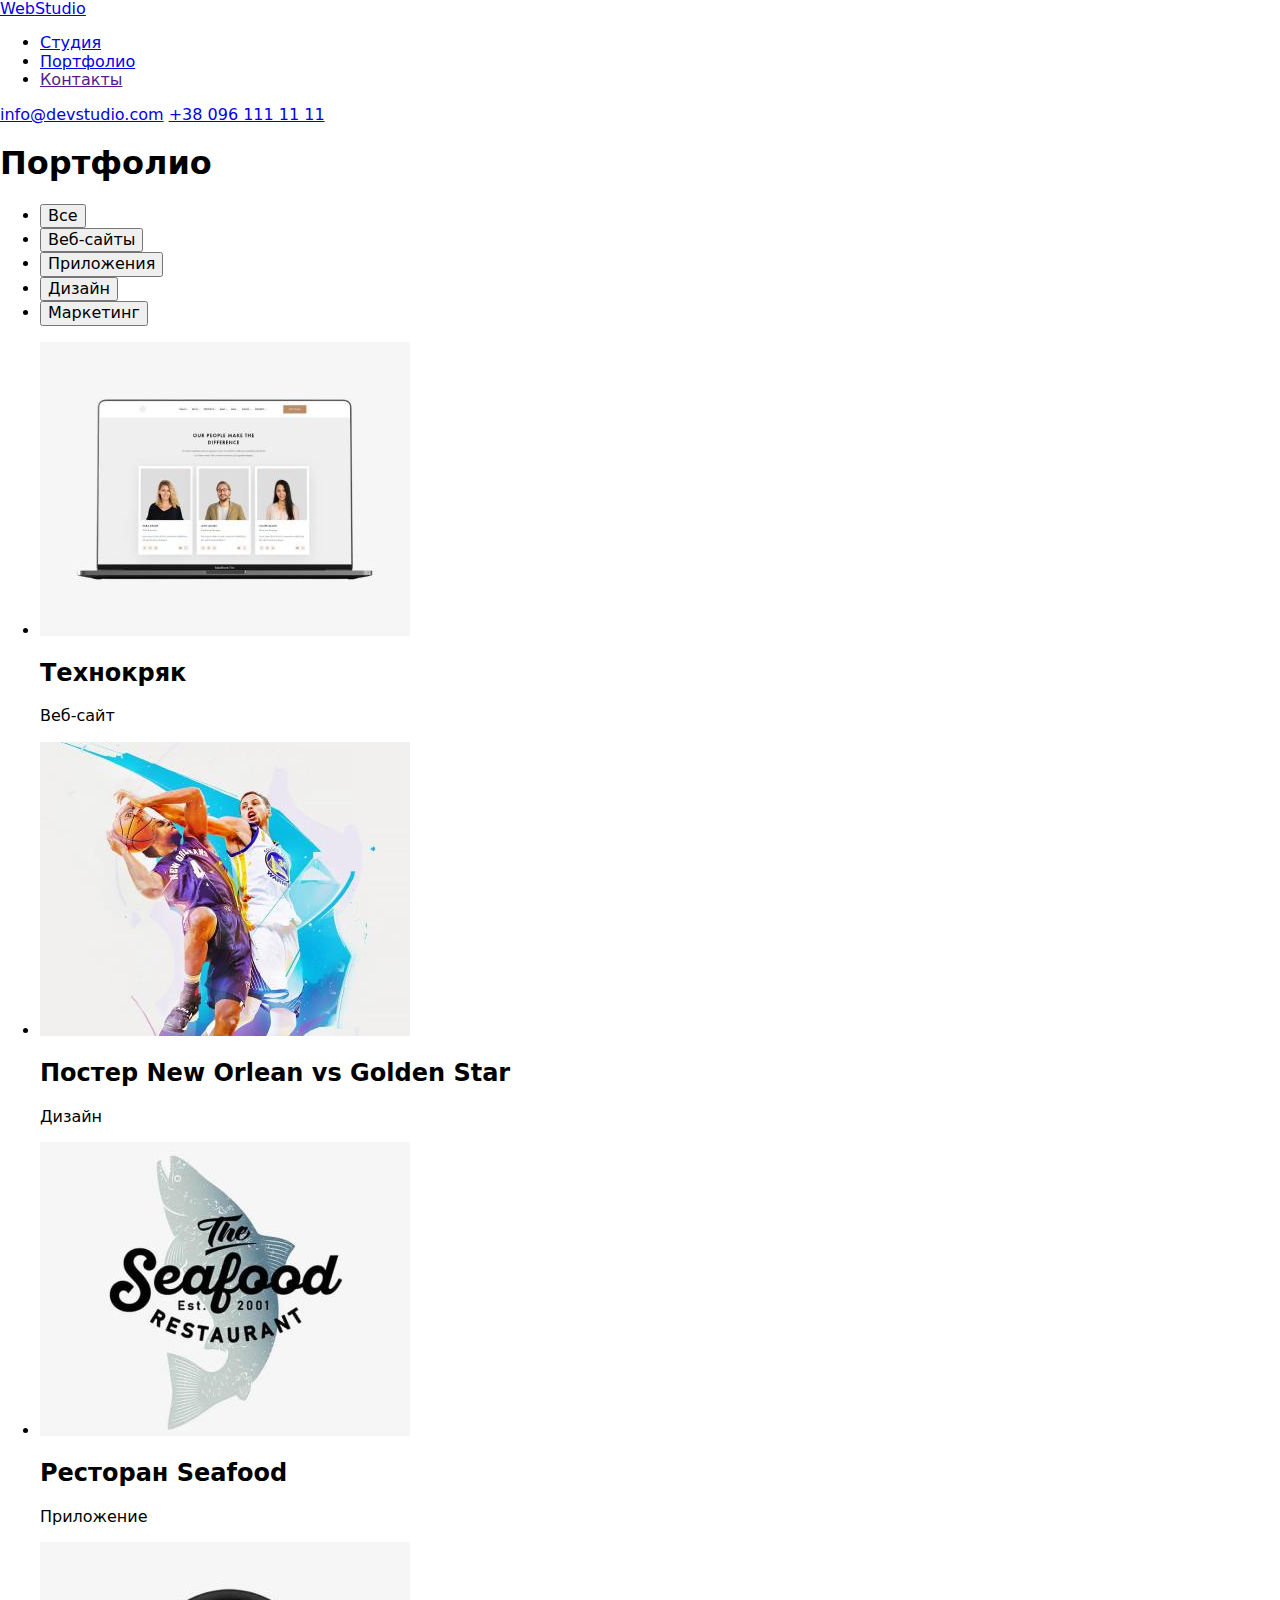
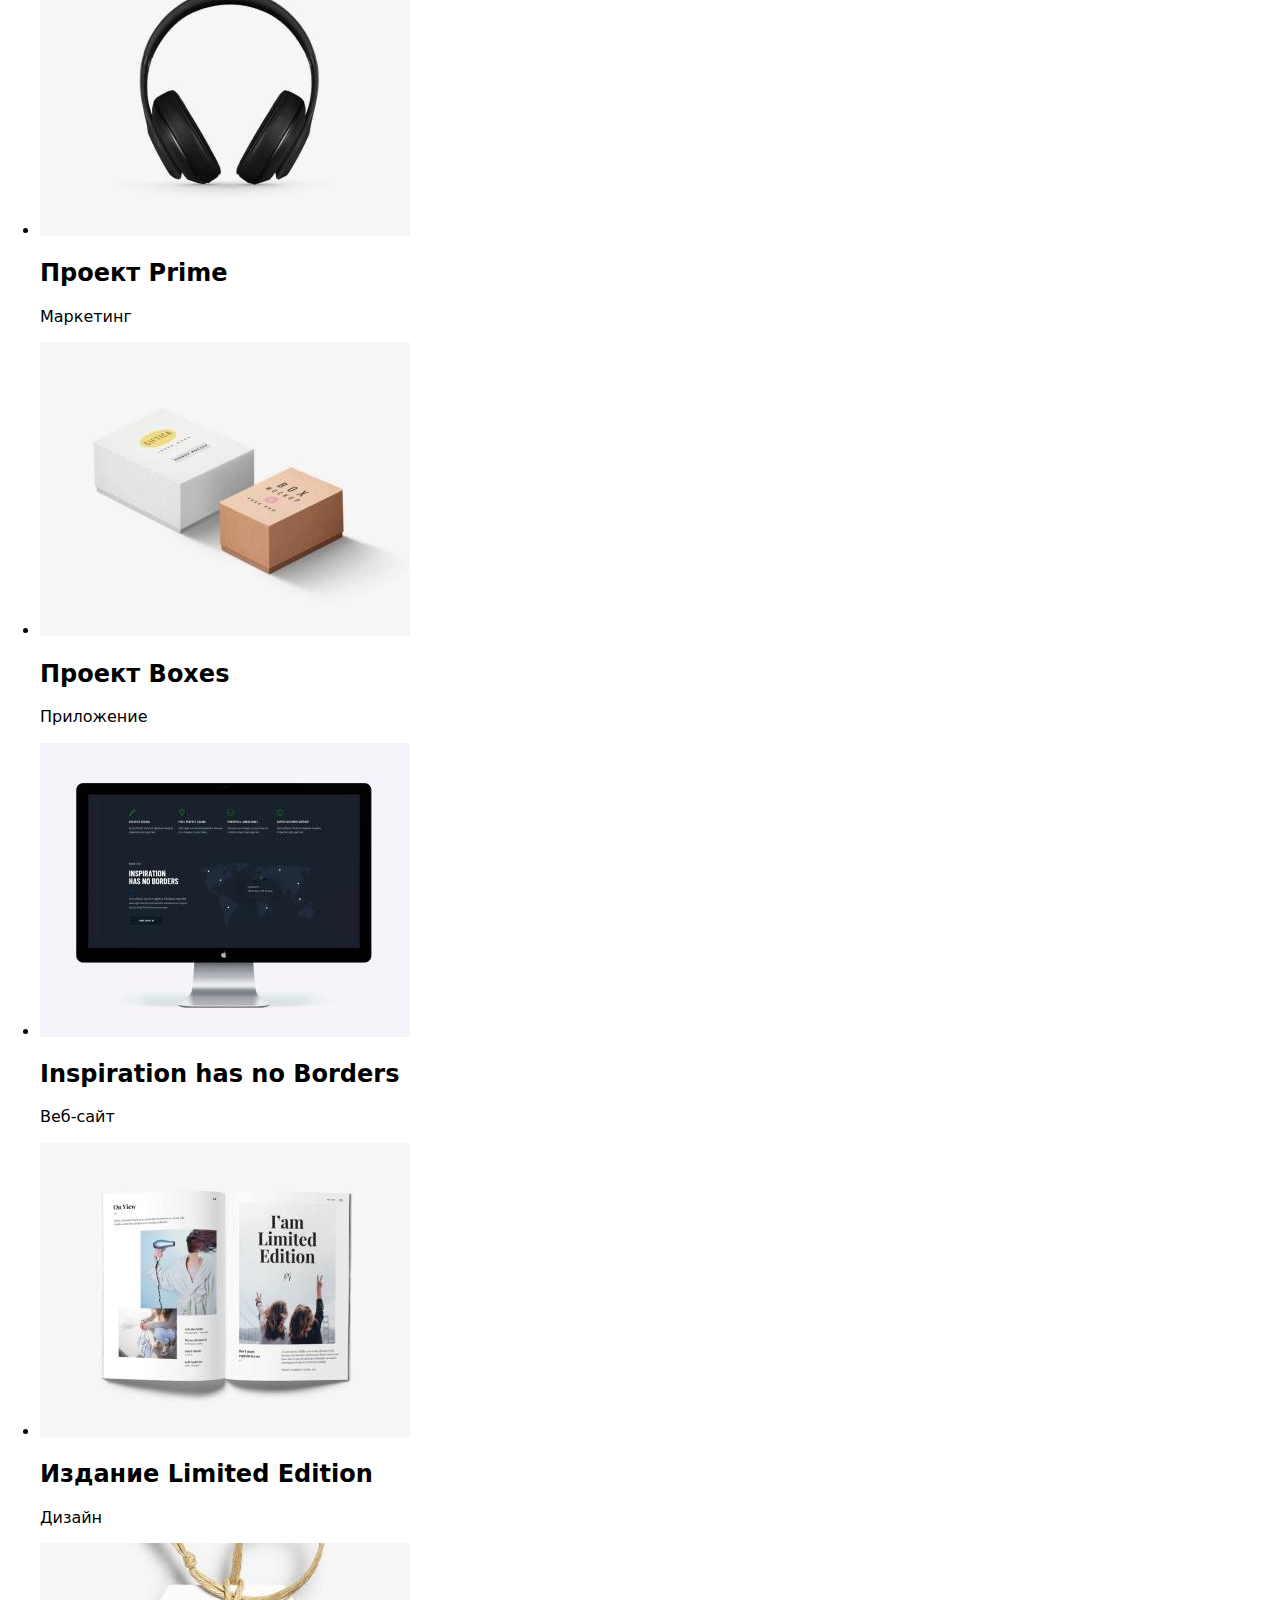
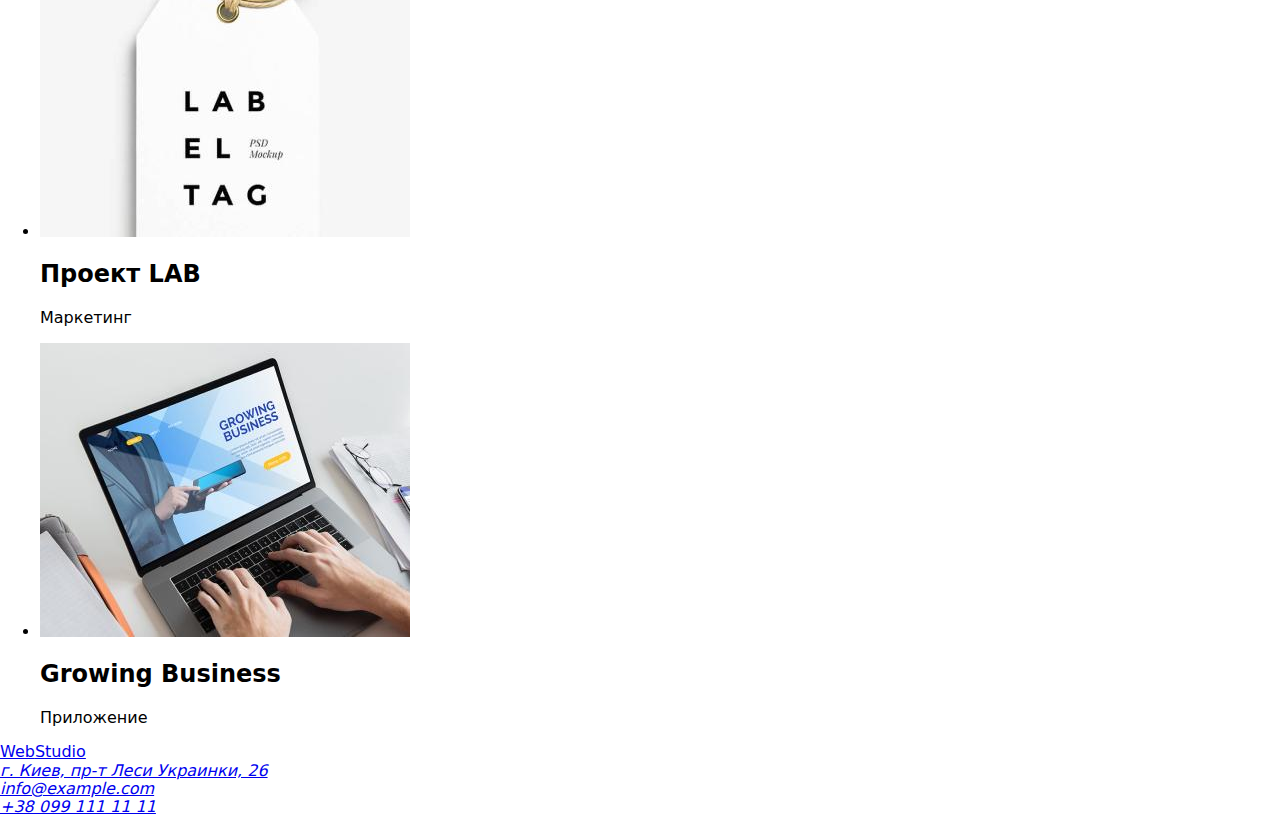
==== portfolio.html @ 2eeaf07b "adds an image" ====
<!DOCTYPE html>
<html lang="ru">
  <head>
    <meta charset="UTF-8" />
    <meta http-equiv="X-UA-Compatible" content="IE=edge" />
    <meta name="viewport" content="width=device-width, initial-scale=1.0" />
    <title>Document</title>
    <link rel="preconnect" href="https://fonts.googleapis.com" />
    <link rel="preconnect" href="https://fonts.gstatic.com" crossorigin />
    <link
      href="https://fonts.googleapis.com/css2?family=Raleway:wght@700&family=Roboto:wght@400;500;700;900&display=swap"
      rel="stylesheet"
    />
    <link
      rel="stylesheet"
      href="https://cdnjs.cloudflare.com/ajax/libs/modern-normalize/1.1.0/modern-normalize.min.css"
    />
    <link rel="stylesheet" href="./css/styles.css" />
  </head>
  <body>
    <!-- Шапка сайта -->
    <header class="page-header">
      <div class="container main-nav">
        <nav class="nav">
          <a href="./index.html" class="logo-link"> Web<span class="logo-black">Studio</span> </a>
          <ul class="site-nav">
            <li class="item"><a href="./index.html" class="link">Студия</a></li>
            <li class="item"><a href="./portfolio.html" class="link current">Портфолио</a></li>
            <li class="item"><a href="" class="link">Контакты</a></li>
          </ul>
        </nav>
        <div class="contact-block">
          <a href="mailto:info@devstudio.com" class="contact">info@devstudio.com</a>
          <a href="tel:+380961111111" class="contact">+38 096 111 11 11</a>
        </div>
      </div>
    </header>
    <!-- основная часть сайта -->
    <main>
      <section class="section">
        <div class="container">
          <h1 class="visually-hidden">Портфолио</h1>
          <ul class="filter-list">
            <li class="item"><button type="button" class="btn">Все</button></li>
            <li class="item"><button type="button" class="btn">Веб-сайты</button></li>
            <li class="item"><button type="button" class="btn">Приложения</button></li>
            <li class="item"><button type="button" class="btn">Дизайн</button></li>
            <li class="item"><button type="button" class="btn">Маркетинг</button></li>
          </ul>
          <ul class="list">
            <li class="item">
              <a href=""
                ><img class="portfolio-img" src="./images/pic1.jpg" alt="Технокряк" width="370"
              /></a>
              <div class="p-20-24">
                <h2 class="caption">Технокряк</h2>
                <p class="content">Веб-сайт</p>
              </div>
            </li>
            <li class="item">
              <a href=""
                ><img
                  class="portfolio-img"
                  src="./images/pic2.jpg"
                  alt="Постер New Orlean vs Golden Star"
                  width="370"
              /></a>
              <div class="p-20-24">
                <h2 class="caption">Постер New Orlean vs Golden Star</h2>
                <p class="content">Дизайн</p>
              </div>
            </li>
            <li class="item">
              <a href=""
                ><img
                  class="portfolio-img"
                  src="./images/pic3.jpg"
                  alt="Ресторан Seafood"
                  width="370"
              /></a>
              <div class="p-20-24">
                <h2 class="caption">Ресторан Seafood</h2>
                <p class="content">Приложение</p>
              </div>
            </li>
            <li class="item">
              <a href=""
                ><img class="portfolio-img" src="./images/pic4.jpg" alt="Проект Prime" width="370"
              /></a>
              <div class="p-20-24">
                <h2 class="caption">Проект Prime</h2>
                <p class="content">Маркетинг</p>
              </div>
            </li>
            <li class="item">
              <a href=""
                ><img class="portfolio-img" src="./images/pic5.jpg" alt="Проект Boxes" width="370"
              /></a>
              <div class="p-20-24">
                <h2 class="caption">Проект Boxes</h2>
                <p class="content">Приложение</p>
              </div>
            </li>
            <li class="item">
              <a href=""
                ><img
                  class="portfolio-img"
                  src="./images/pic6.jpg"
                  alt="Inspiration has no Borders"
                  width="370"
              /></a>
              <div class="p-20-24">
                <h2 class="caption">Inspiration has no Borders</h2>
                <p class="content">Веб-сайт</p>
              </div>
            </li>
            <li class="item">
              <a href=""
                ><img
                  class="portfolio-img"
                  src="./images/pic7.jpg"
                  alt="Издание Limited Edition"
                  width="370"
              /></a>
              <div class="p-20-24">
                <h2 class="caption">Издание Limited Edition</h2>
                <p class="content">Дизайн</p>
              </div>
            </li>
            <li class="item">
              <a href=""
                ><img class="portfolio-img" src="./images/pic8.jpg" alt="Проект LAB" width="370"
              /></a>
              <div class="p-20-24">
                <h2 class="caption">Проект LAB</h2>
                <p class="content">Маркетинг</p>
              </div>
            </li>
            <li class="item">
              <a href=""
                ><img
                  class="portfolio-img"
                  src="./images/pic9.jpg"
                  alt="Growing Business"
                  width="370"
              /></a>
              <div class="p-20-24">
                <h2 class="caption">Growing Business</h2>
                <p class="content">Приложение</p>
              </div>
            </li>
          </ul>
        </div>
      </section>
    </main>
    <!-- Подвал сайта -->
    <footer class="footer">
      <div class="container">
        <a href="./index.html" class="logo-link"> Web<span class="logo-white">Studio</span> </a>
        <address class="address">
          <a class="link" href="https://bit.ly/3pXMvUd" target="_blank" rel="noopener noreferrer"
            >г. Киев, пр-т Леси Украинки, 26</a
          >
        </address>
        <address class="contact-address">
          <a class="contact email" href="mailto:info@example.com">info@example.com</a><br />
          <a class="contact" href="tel:+380991111111">+38 099 111 11 11</a>
        </address>
      </div>
    </footer>
  </body>
</html>
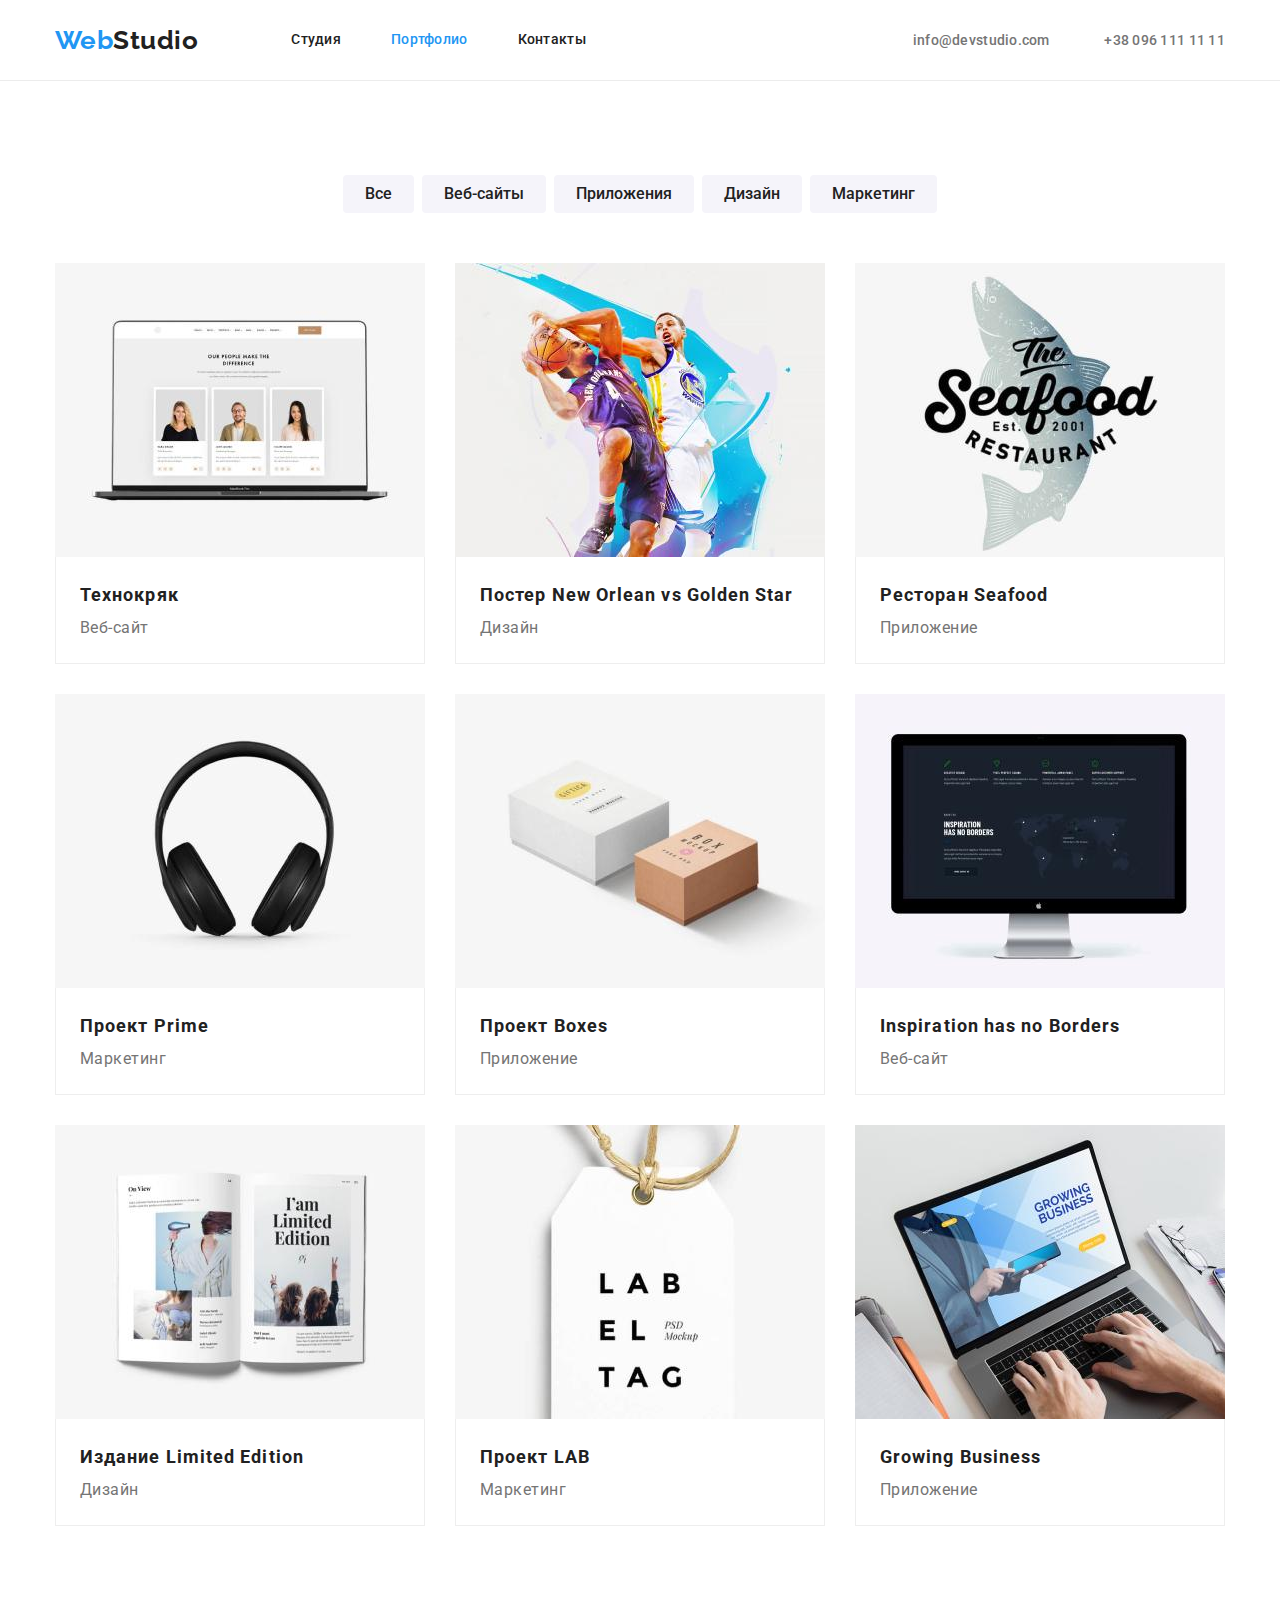
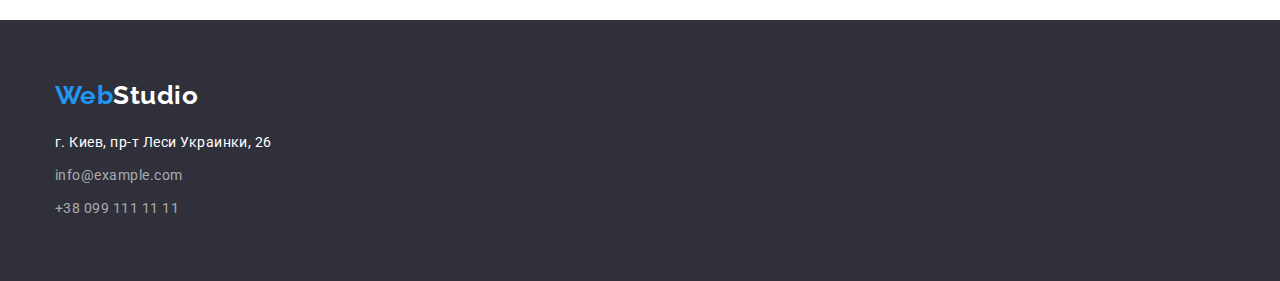
==== commit e40abf00: "fixed styles" ====
--- a/portfolio.html
+++ b/portfolio.html
@@ -24,9 +24,9 @@
         <nav class="nav">
           <a href="./index.html" class="logo-link"> Web<span class="logo-black">Studio</span> </a>
           <ul class="site-nav">
-            <li class="item"><a href="./index.html" class="link">Студия</a></li>
-            <li class="item"><a href="./portfolio.html" class="link current">Портфолио</a></li>
-            <li class="item"><a href="" class="link">Контакты</a></li>
+            <li class="item-nav"><a href="./index.html" class="link">Студия</a></li>
+            <li class="item-nav"><a href="./portfolio.html" class="link current">Портфолио</a></li>
+            <li class="item-nav"><a href="" class="link">Контакты</a></li>
           </ul>
         </nav>
         <div class="contact-block">
@@ -41,17 +41,15 @@
         <div class="container">
           <h1 class="visually-hidden">Портфолио</h1>
           <ul class="filter-list">
-            <li class="item"><button type="button" class="btn">Все</button></li>
-            <li class="item"><button type="button" class="btn">Веб-сайты</button></li>
-            <li class="item"><button type="button" class="btn">Приложения</button></li>
-            <li class="item"><button type="button" class="btn">Дизайн</button></li>
-            <li class="item"><button type="button" class="btn">Маркетинг</button></li>
+            <li class="item-btn"><button type="button" class="btn">Все</button></li>
+            <li class="item-btn"><button type="button" class="btn">Веб-сайты</button></li>
+            <li class="item-btn"><button type="button" class="btn">Приложения</button></li>
+            <li class="item-btn"><button type="button" class="btn">Дизайн</button></li>
+            <li class="item-btn"><button type="button" class="btn">Маркетинг</button></li>
           </ul>
           <ul class="list">
             <li class="item">
-              <a href=""
-                ><img class="portfolio-img" src="./images/pic1.jpg" alt="Технокряк" width="370"
-              /></a>
+              <a href=""><img src="./images/pic1.jpg" alt="Технокряк" width="370" /></a>
               <div class="p-20-24">
                 <h2 class="caption">Технокряк</h2>
                 <p class="content">Веб-сайт</p>
@@ -59,11 +57,7 @@
             </li>
             <li class="item">
               <a href=""
-                ><img
-                  class="portfolio-img"
-                  src="./images/pic2.jpg"
-                  alt="Постер New Orlean vs Golden Star"
-                  width="370"
+                ><img src="./images/pic2.jpg" alt="Постер New Orlean vs Golden Star" width="370"
               /></a>
               <div class="p-20-24">
                 <h2 class="caption">Постер New Orlean vs Golden Star</h2>
@@ -84,18 +78,14 @@
               </div>
             </li>
             <li class="item">
-              <a href=""
-                ><img class="portfolio-img" src="./images/pic4.jpg" alt="Проект Prime" width="370"
-              /></a>
+              <a href=""><img src="./images/pic4.jpg" alt="Проект Prime" width="370" /></a>
               <div class="p-20-24">
                 <h2 class="caption">Проект Prime</h2>
                 <p class="content">Маркетинг</p>
               </div>
             </li>
             <li class="item">
-              <a href=""
-                ><img class="portfolio-img" src="./images/pic5.jpg" alt="Проект Boxes" width="370"
-              /></a>
+              <a href=""><img src="./images/pic5.jpg" alt="Проект Boxes" width="370" /></a>
               <div class="p-20-24">
                 <h2 class="caption">Проект Boxes</h2>
                 <p class="content">Приложение</p>
@@ -128,22 +118,14 @@
               </div>
             </li>
             <li class="item">
-              <a href=""
-                ><img class="portfolio-img" src="./images/pic8.jpg" alt="Проект LAB" width="370"
-              /></a>
+              <a href=""><img src="./images/pic8.jpg" alt="Проект LAB" width="370" /></a>
               <div class="p-20-24">
                 <h2 class="caption">Проект LAB</h2>
                 <p class="content">Маркетинг</p>
               </div>
             </li>
             <li class="item">
-              <a href=""
-                ><img
-                  class="portfolio-img"
-                  src="./images/pic9.jpg"
-                  alt="Growing Business"
-                  width="370"
-              /></a>
+              <a href=""><img src="./images/pic9.jpg" alt="Growing Business" width="370" /></a>
               <div class="p-20-24">
                 <h2 class="caption">Growing Business</h2>
                 <p class="content">Приложение</p>
--- a/css/styles.css
+++ b/css/styles.css
@@ -0,0 +1,368 @@
+:root {
+  --secondary-text-color: #757575;
+  --primary-text-color: #212121;
+  --accent-color: #2196f3;
+  --main-text-color: #ffffff;
+  --primary-bg-color: #f5f4fa;
+  --address-text-color: rgba(255, 255, 255, 0.6);
+  --secondary-bg-color: #2f303a;
+  --address-contact-color: rgba(255, 255, 255, 0.6);
+}
+
+body {
+  color: var(--primary-text-color);
+  font-family: Roboto, sans-serif;
+  letter-spacing: 0.03em;
+}
+
+h1,
+h2,
+h3,
+h4,
+h5,
+h6,
+p,
+ul {
+  margin: 0;
+  padding: 0;
+  margin-block-start: 0;
+  margin-block-end: 0;
+}
+
+.page-header {
+  border-bottom-width: 1px;
+  border-bottom-style: solid;
+  border-bottom-color: #ececec;
+}
+
+.container {
+  margin-left: auto;
+  margin-right: auto;
+  width: 1200px;
+  padding: 0 15px;
+}
+
+.logo-link {
+  color: var(--accent-color);
+  font-family: Raleway;
+  font-weight: 700;
+  font-size: 26px;
+  line-height: 1.19;
+  text-decoration: none;
+}
+.logo-black {
+  color: var(--primary-text-color);
+}
+.logo-white {
+  color: var(--main-text-color);
+}
+
+/* site nav */
+
+.site-nav {
+  display: flex;
+  margin-left: 93px;
+}
+
+.site-nav .item-nav + .item-nav {
+  margin-left: 50px;
+}
+
+.nav {
+  display: flex;
+  align-items: center;
+}
+
+.main-nav {
+  display: flex;
+  align-items: center;
+  justify-content: space-between;
+}
+
+.site-nav .link {
+  display: block;
+  padding-top: 32px;
+  padding-bottom: 32px;
+  color: var(--title-text-color);
+  font-weight: 500;
+  font-size: 14px;
+  line-height: 1.14;
+  letter-spacing: 0.02em;
+  text-decoration: none;
+}
+
+.link:hover,
+.link:focus {
+  color: var(--accent-color);
+}
+.link.current {
+  color: var(--accent-color);
+}
+
+.contact-block .contact {
+  font-weight: 500;
+  font-size: 14px;
+  line-height: 1.14;
+  letter-spacing: 0.02em;
+  color: var(--secondary-text-color);
+  text-decoration: none;
+}
+.contact-block .contact:hover,
+.contact-block .contact:focus {
+  color: var(--accent-color);
+}
+
+.contact-block .contact + .contact {
+  margin-left: 50px;
+}
+
+.flex-centered {
+  display: flex;
+  align-items: center;
+  justify-content: center;
+  flex-direction: column;
+}
+
+.hero {
+  padding-top: 200px;
+  padding-bottom: 200px;
+  background-color: var(--secondary-bg-color);
+  text-align: center;
+}
+
+.hero-title {
+  margin-bottom: 30px;
+  color: var(--main-text-color);
+  font-weight: 900;
+  font-size: 44px;
+  line-height: 1.36;
+  text-align: center;
+  letter-spacing: 0.06em;
+  text-transform: uppercase;
+  max-width: 696px;
+}
+
+.button {
+  padding: 10px 32px;
+  border-radius: 4px;
+  border: none;
+  font-family: inherit;
+  color: var(--primary-text-color);
+  background-color: var(--primary-bg-color);
+  font-weight: 700;
+  font-size: 16px;
+  line-height: 1.88;
+  letter-spacing: 0.06em;
+  cursor: pointer;
+}
+
+.button:hover,
+.button:focus {
+  color: var(--main-text-color);
+  background-color: var(--accent-color);
+}
+
+.section {
+  padding-bottom: 94px;
+  padding-top: 94px;
+}
+
+.item-list {
+  display: flex;
+}
+
+.item-list .item {
+  max-width: 270px;
+}
+
+.item:not(:last-child) {
+  margin-right: 30px;
+}
+
+.title {
+  margin-bottom: 10px;
+  color: var(--title-text-color);
+  font-size: 14px;
+  line-height: 1.14;
+  text-transform: uppercase;
+}
+
+.text {
+  color: var(--secondary-text-color);
+  font-size: 14px;
+  line-height: 1.71;
+}
+
+.section-work {
+  padding-top: 0;
+}
+
+.section-title {
+  margin-bottom: 50px;
+  color: var(--title-text-color);
+  font-size: 36px;
+  line-height: 1.16;
+  text-align: center;
+}
+
+.work-list {
+  display: flex;
+}
+
+.section.team {
+  background-color: var(--primary-bg-color);
+}
+
+.cards-list {
+  display: flex;
+}
+
+.px-30 {
+  padding: 30px 0;
+}
+
+.card {
+  text-align: center;
+  background-color: var(--main-text-color);
+  box-shadow: 0px 1px 3px rgba(0, 0, 0, 0.12), 0px 1px 1px rgba(0, 0, 0, 0.14),
+    0px 2px 1px rgba(0, 0, 0, 0.2);
+  border-radius: 0px 0px 4px 4px;
+}
+
+.card-title {
+  margin-bottom: 10px;
+  color: var(--primary-text-color);
+  font-weight: 500;
+  font-size: 16px;
+  line-height: 1.18;
+}
+
+.card-position {
+  color: var(--secondary-text-color);
+  font-size: 16px;
+  line-height: 1.18;
+}
+
+.footer {
+  padding-top: 60px;
+  padding-bottom: 60px;
+  background-color: var(--secondary-bg-color);
+}
+
+.address {
+  margin-top: 20px;
+  margin-bottom: 9px;
+}
+
+.address .link {
+  color: var(--main-text-color);
+  font-style: normal;
+  font-size: 14px;
+  line-height: 1.71;
+  text-decoration: none;
+}
+
+.contact-address .contact {
+  color: var(--address-contact-color);
+  font-style: normal;
+  font-size: 14px;
+  line-height: 1.71;
+  text-decoration: none;
+}
+.contact-address .contact:hover,
+.contact-address .contact:focus {
+  text-shadow: -1px -1px 0 #000, 1px -1px 0 #000, -1px 1px 0 #000, 1px 1px 0 #000;
+}
+
+.email {
+  display: inline-block;
+  margin-bottom: 9px;
+}
+
+.visually-hidden {
+  display: none;
+}
+
+.btn {
+  font-family: inherit;
+  color: var(--primary-text-color);
+  background: var(--primary-bg-color);
+  font-weight: 500;
+  font-size: 16px;
+  line-height: 1.63;
+  text-align: center;
+  cursor: pointer;
+  border-radius: 4px;
+  border: none;
+  padding: 6px 22px;
+}
+
+.btn:hover,
+.btn:focus {
+  color: var(--main-text-color);
+  background-color: var(--accent-color);
+}
+
+.filter-list {
+  display: flex;
+  justify-content: center;
+  margin-bottom: 50px;
+}
+
+.filter-list .item-btn + .item-btn {
+  margin-left: 8px;
+}
+
+.caption {
+  color: var(--primary-text-color);
+  font-weight: 700;
+  font-size: 18px;
+  line-height: 2;
+  letter-spacing: 0.06em;
+}
+
+.content {
+  color: var(--secondary-text-color);
+  font-size: 16px;
+  line-height: 1.88;
+  letter-spacing: 0.03em;
+}
+
+.list {
+  display: flex;
+  flex-wrap: wrap;
+}
+
+.list .item {
+  margin-right: 30px;
+  margin-bottom: 30px;
+  background: #ffffff;
+}
+
+.list .item:nth-child(3n) {
+  margin-right: 0;
+}
+
+.list .item:nth-last-child(-n + 3) {
+  margin-bottom: 0;
+}
+
+img {
+  display: block;
+}
+
+.p-20-24 {
+  padding: 20px 24px;
+  border-bottom: 1px solid #eeeeee;
+  border-left: 1px solid #eeeeee;
+  border-right: 1px solid #eeeeee;
+}
+
+.item-list,
+.work-list,
+.cards-list,
+.filter-list,
+.list,
+.site-nav {
+  list-style-type: none;
+}
